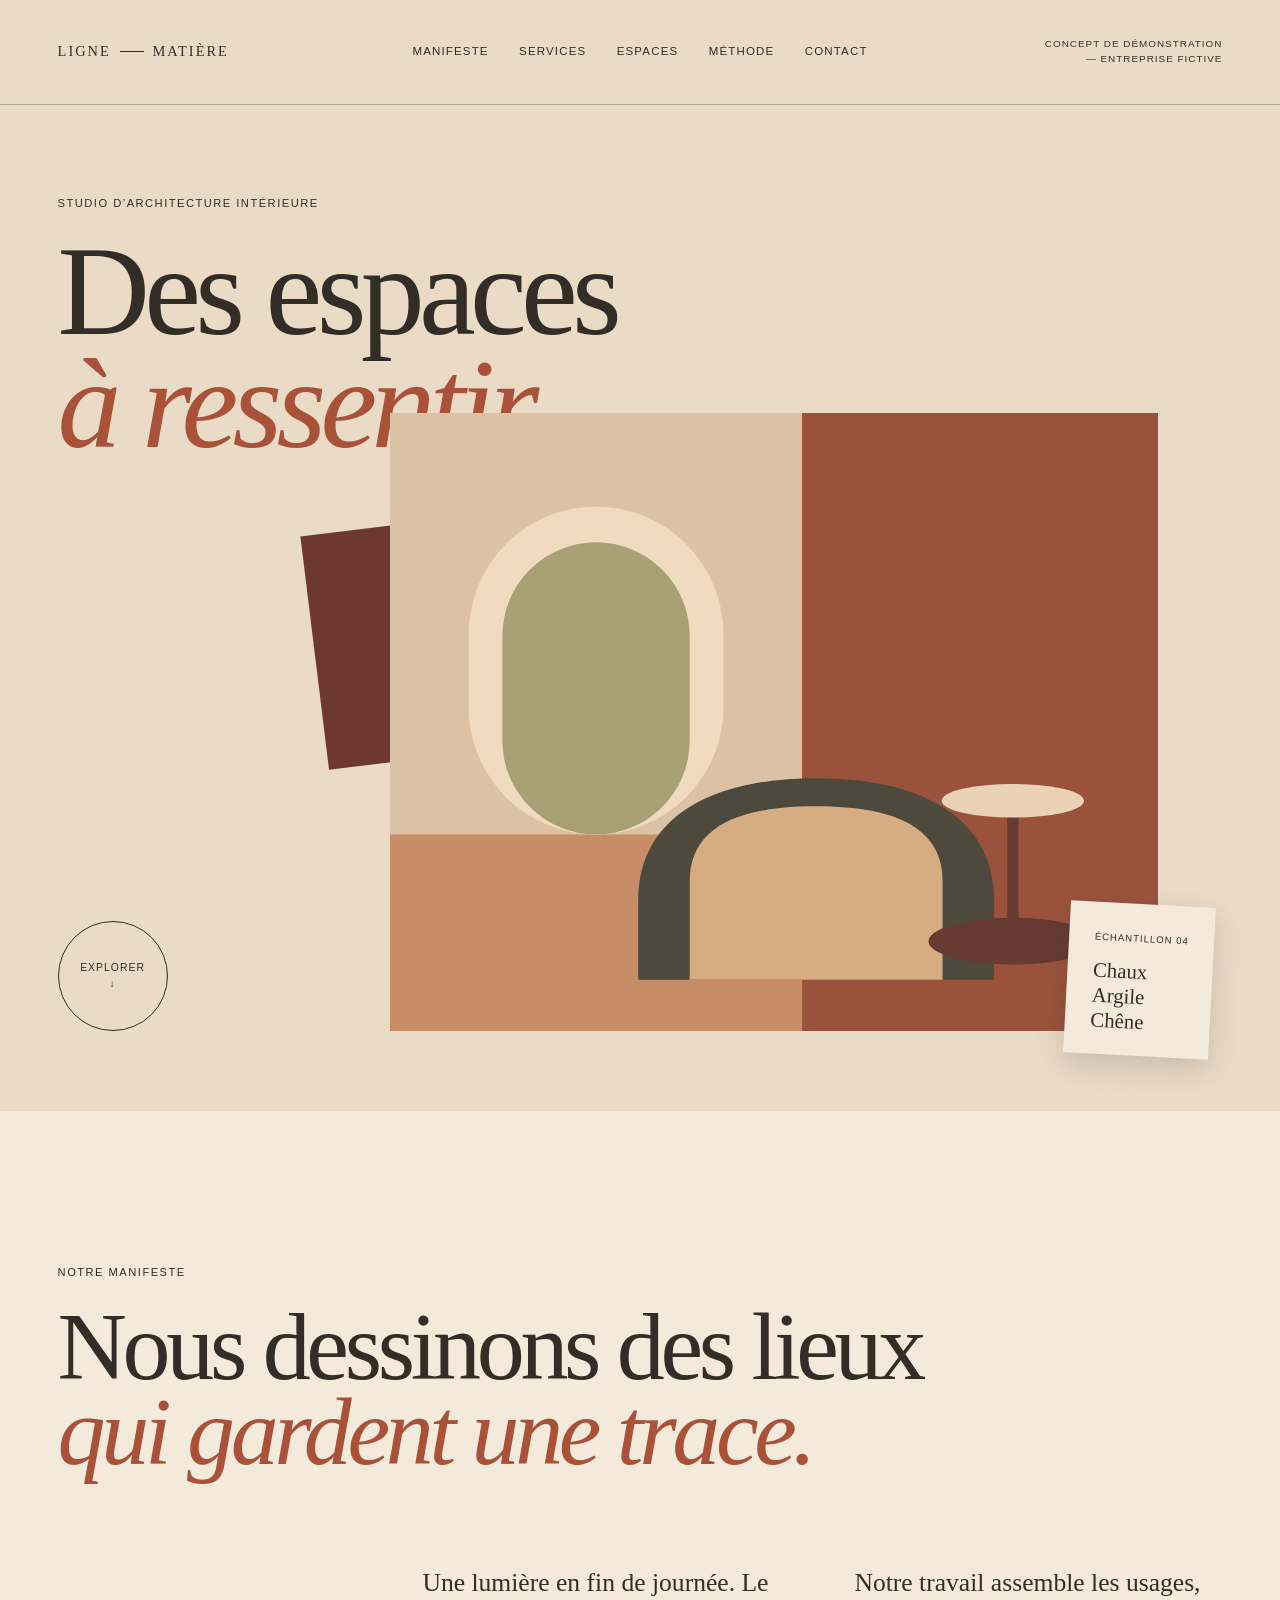
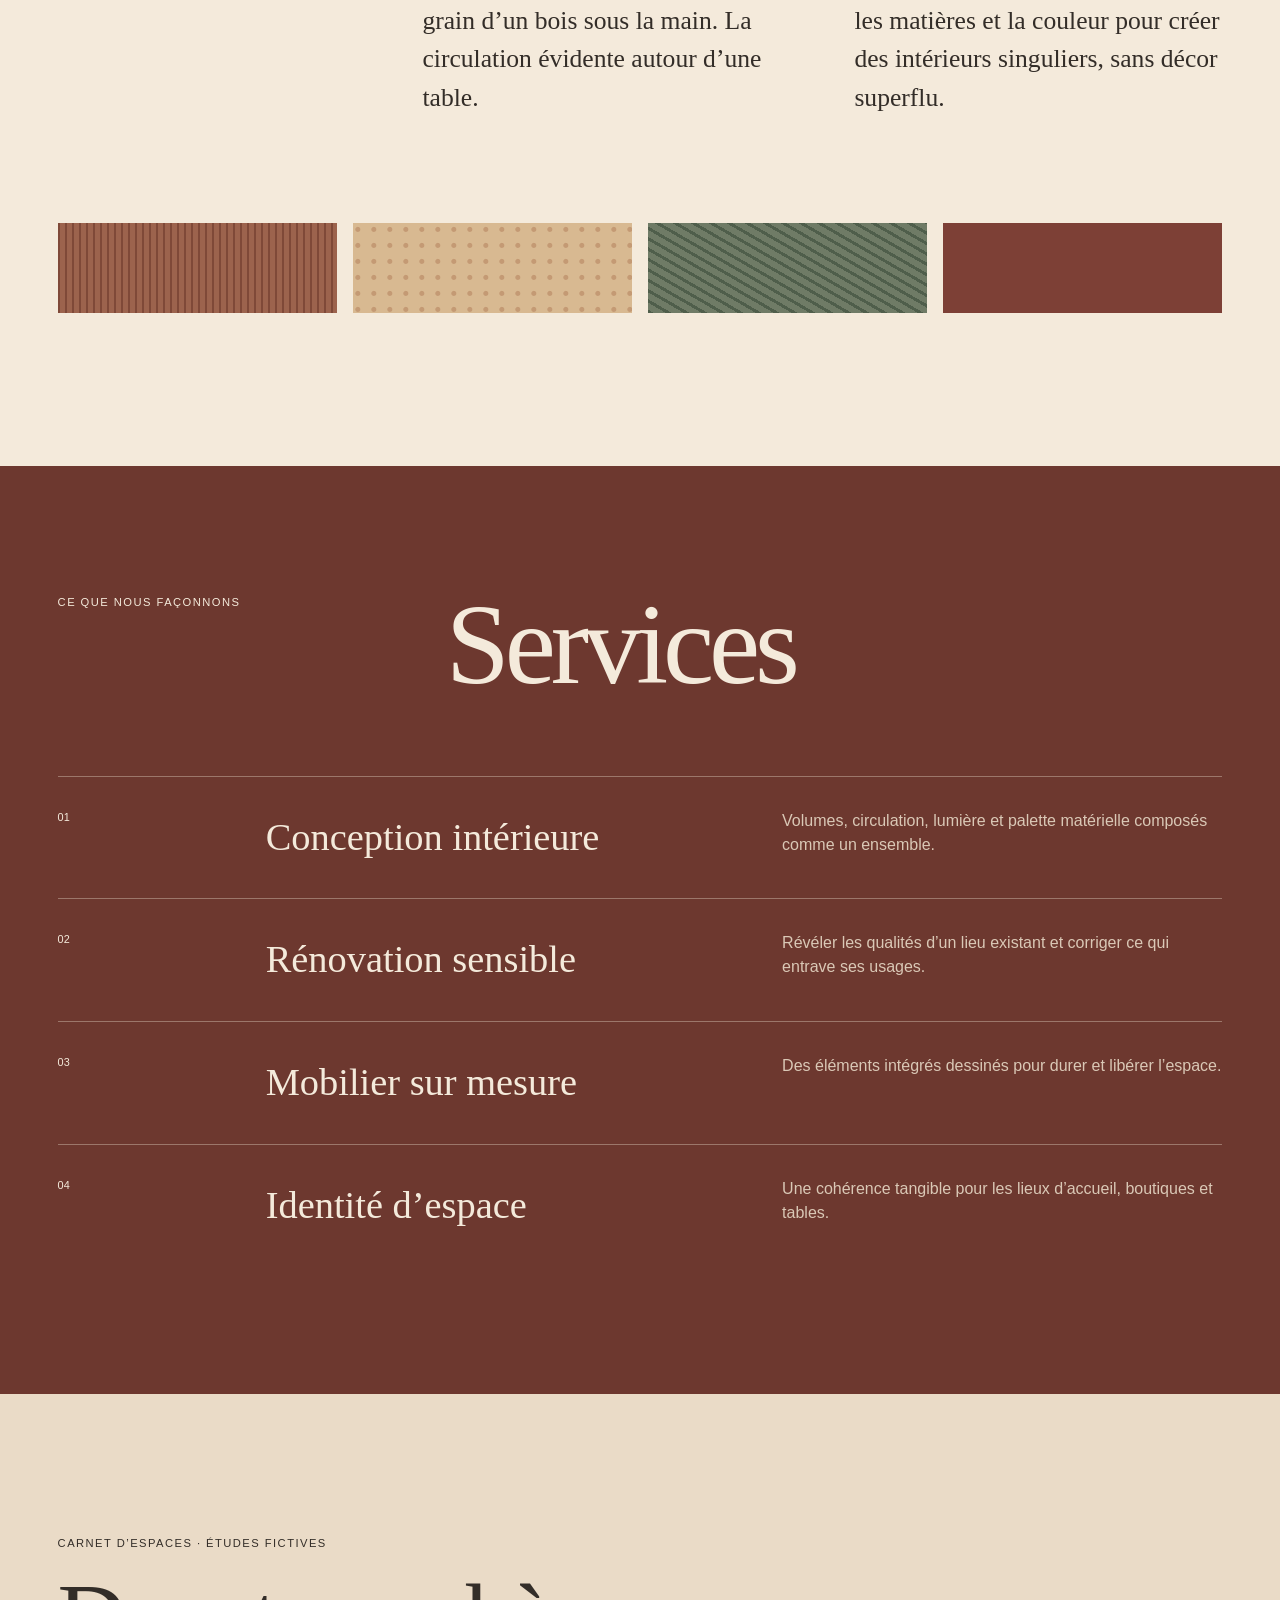
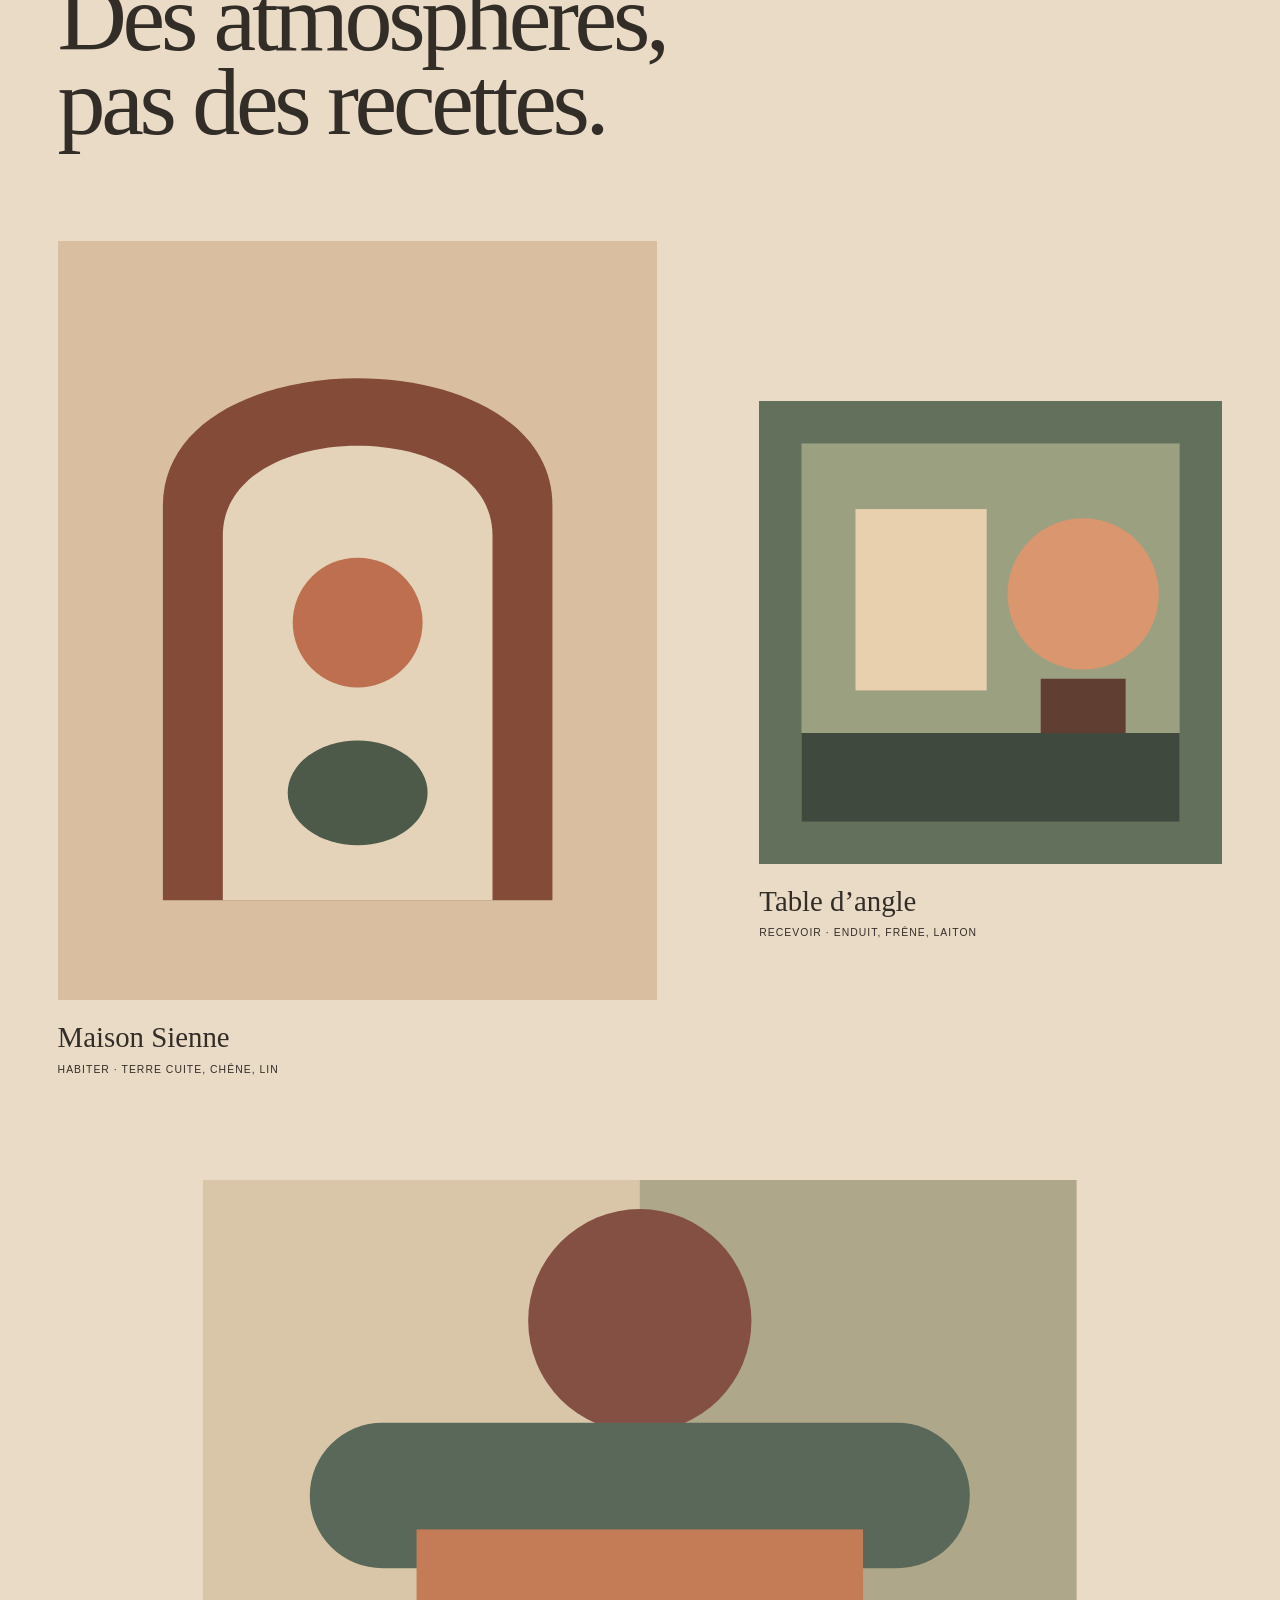
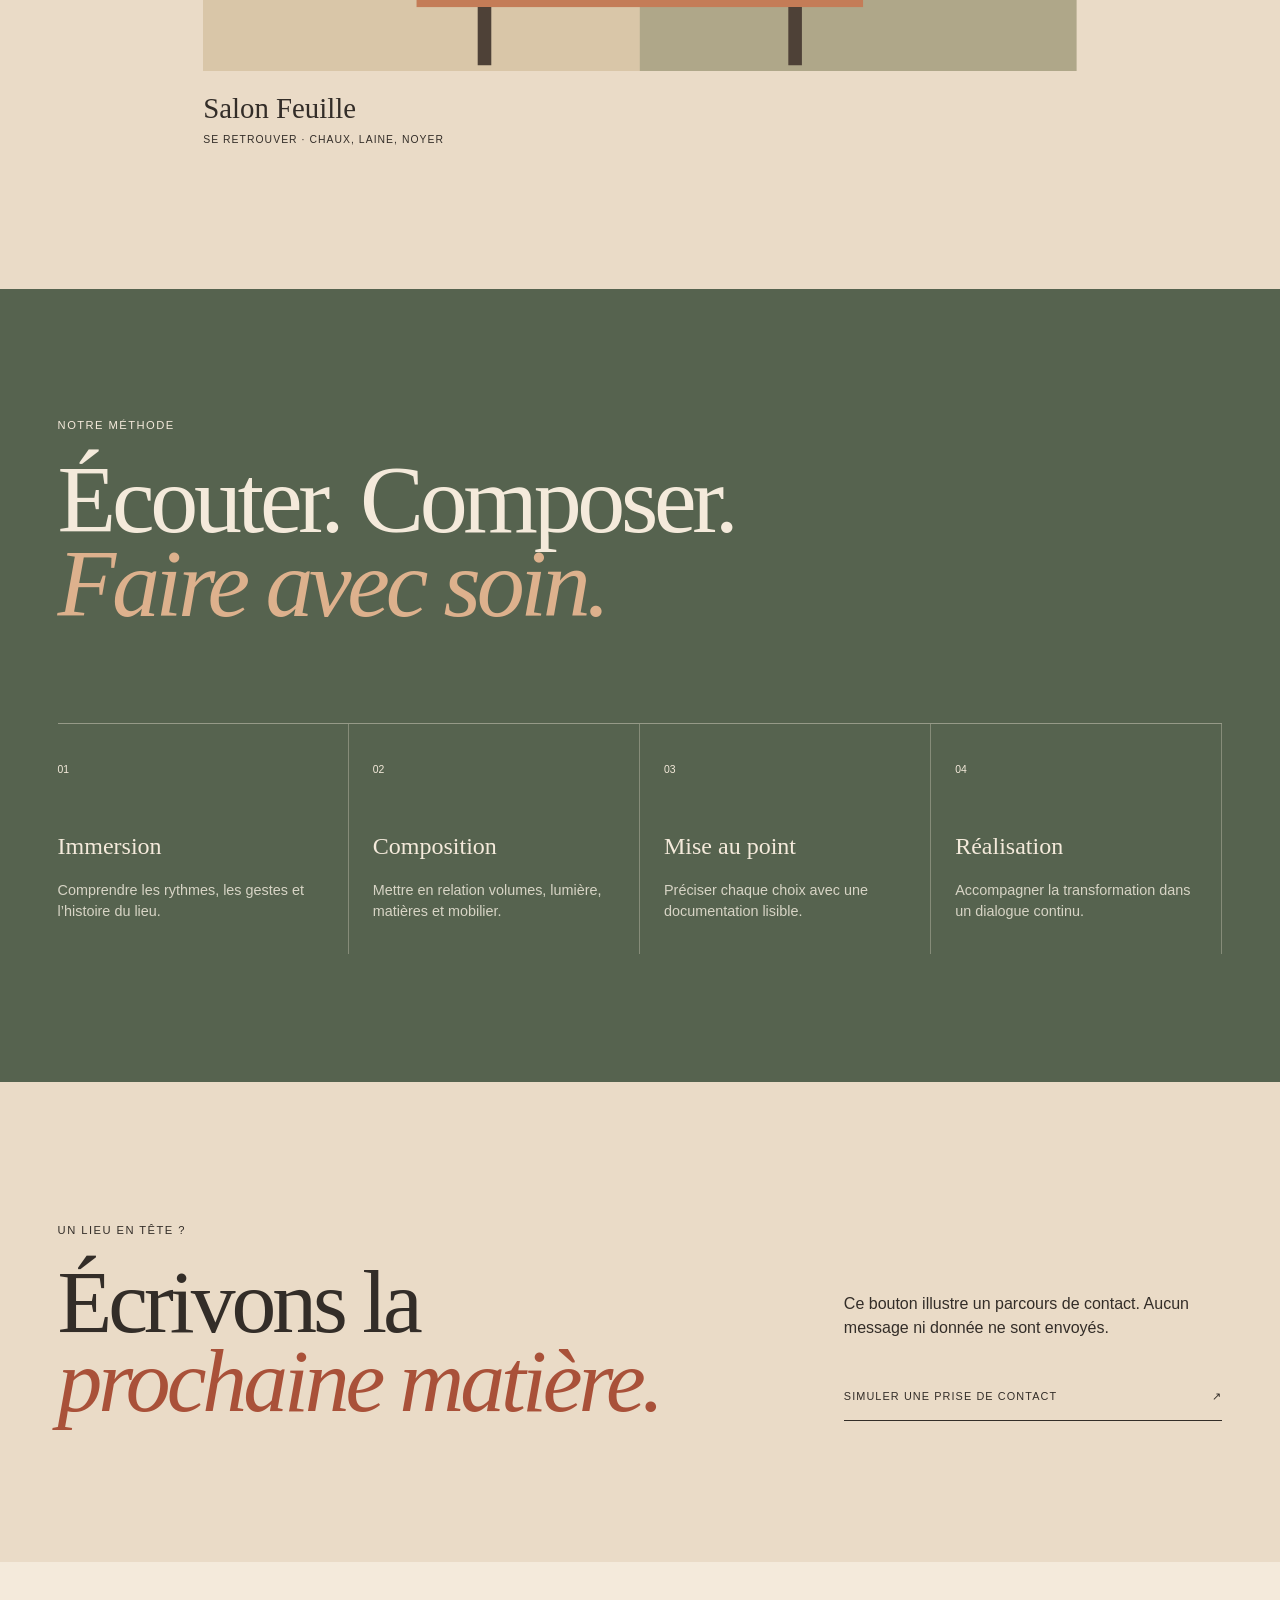
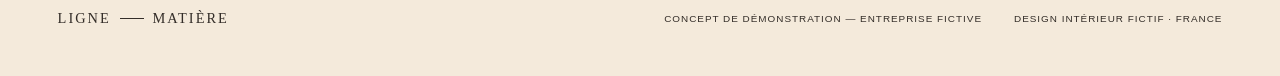
==== index.html @ c1e5c373 "feat: add fictional showcase site" ====
<!doctype html>
<html lang="fr">
<head>
  <meta charset="utf-8">
  <meta name="viewport" content="width=device-width, initial-scale=1">
  <title>LIGNE &amp; MATIÈRE — Studio d’architecture intérieure</title>
  <meta name="description" content="Concept fictif de studio de design intérieur chaleureux, dédié aux espaces, aux matières et aux usages.">
  <meta name="theme-color" content="#eadbc7">
  <link rel="icon" href="favicon.svg" type="image/svg+xml"><link rel="stylesheet" href="styles.css"><script src="script.js" defer></script>
</head>
<body>
  <a class="skip-link" href="#contenu">Aller au contenu</a>
  <header class="site-header">
    <a class="brand" href="#accueil" aria-label="Ligne et Matière, accueil"><span>LIGNE</span><i aria-hidden="true"></i><span>MATIÈRE</span></a>
    <button class="menu-toggle" type="button" aria-expanded="false" aria-controls="navigation"><span>Menu</span><b aria-hidden="true">+</b></button>
    <nav id="navigation" aria-label="Navigation principale"><a href="#manifeste">Manifeste</a><a href="#services">Services</a><a href="#espaces">Espaces</a><a href="#methode">Méthode</a><a href="#contact">Contact</a></nav>
    <p class="demo-note">Concept de démonstration — entreprise fictive</p>
  </header>
  <main id="contenu">
    <section class="hero" id="accueil" aria-labelledby="hero-title">
      <div class="hero-title"><p>Studio d’architecture intérieure</p><h1 id="hero-title"><span>Des espaces</span><em>à ressentir.</em></h1></div>
      <div class="hero-collage" aria-label="Composition abstraite de matières et d’un intérieur">
        <div class="swatch swatch-clay" aria-hidden="true"></div>
        <svg class="room" viewBox="0 0 820 660" role="img" aria-labelledby="room-title room-desc"><title id="room-title">Salon aux formes chaleureuses</title><desc id="room-desc">Illustration originale d’un intérieur aux tons terre.</desc><rect width="820" height="660" fill="#c78d67"/><path d="M0 0H440V450H0Z" fill="#dcc2a4"/><path d="M440 0H820V660H440Z" fill="#9b523c"/><rect x="84" y="100" width="272" height="350" rx="136" fill="#f0dbc1"/><rect x="120" y="138" width="200" height="312" rx="100" fill="#a9a176"/><path d="M265 520C265 439 332 390 455 390C578 390 645 439 645 520V605H265Z" fill="#4e493d"/><path d="M320 500C320 446 365 420 455 420C545 420 590 446 590 500V605H320Z" fill="#d6ad82"/><ellipse cx="665" cy="564" rx="90" ry="25" fill="#663b31"/><path d="M665 424V564" stroke="#663b31" stroke-width="12"/><ellipse cx="665" cy="414" rx="76" ry="18" fill="#ead3b5"/></svg>
        <div class="material-card"><span>Échantillon 04</span><strong>Chaux<br>Argile<br>Chêne</strong></div>
      </div>
      <a class="round-link" href="#manifeste" aria-label="Découvrir le manifeste"><span>Explorer</span><b aria-hidden="true">↓</b></a>
    </section>

    <section class="manifesto" id="manifeste" aria-labelledby="manifesto-title">
      <p class="kicker">Notre manifeste</p><h2 id="manifesto-title">Nous dessinons des lieux<br><em>qui gardent une trace.</em></h2>
      <div class="manifesto-copy"><p>Une lumière en fin de journée. Le grain d’un bois sous la main. La circulation évidente autour d’une table.</p><p>Notre travail assemble les usages, les matières et la couleur pour créer des intérieurs singuliers, sans décor superflu.</p></div>
      <div class="texture-strip" aria-hidden="true"><span></span><span></span><span></span><span></span></div>
    </section>

    <section class="services" id="services" aria-labelledby="services-title">
      <div class="section-head"><p class="kicker">Ce que nous façonnons</p><h2 id="services-title">Services</h2></div>
      <div class="service-row"><span>01</span><h3>Conception intérieure</h3><p>Volumes, circulation, lumière et palette matérielle composés comme un ensemble.</p></div>
      <div class="service-row"><span>02</span><h3>Rénovation sensible</h3><p>Révéler les qualités d’un lieu existant et corriger ce qui entrave ses usages.</p></div>
      <div class="service-row"><span>03</span><h3>Mobilier sur mesure</h3><p>Des éléments intégrés dessinés pour durer et libérer l’espace.</p></div>
      <div class="service-row"><span>04</span><h3>Identité d’espace</h3><p>Une cohérence tangible pour les lieux d’accueil, boutiques et tables.</p></div>
    </section>

    <section class="spaces" id="espaces" aria-labelledby="spaces-title">
      <p class="kicker">Carnet d’espaces · Études fictives</p><h2 id="spaces-title">Des atmosphères,<br>pas des recettes.</h2>
      <div class="space-grid">
        <article class="space-card tall"><div class="space-art arch-room" aria-hidden="true"><svg viewBox="0 0 600 760"><rect width="600" height="760" fill="#d9bf9f"/><path d="M105 660V265C105 95 495 95 495 265V660Z" fill="#834b38"/><path d="M165 660V295C165 175 435 175 435 295V660Z" fill="#e4d2b9"/><rect x="230" y="500" width="140" height="105" rx="70" fill="#4d5a49"/><circle cx="300" cy="382" r="65" fill="#bd6f4f"/></svg></div><div><h3>Maison Sienne</h3><p>Habiter · Terre cuite, chêne, lin</p></div></article>
        <article class="space-card shifted"><div class="space-art green-room" aria-hidden="true"><svg viewBox="0 0 600 600"><rect width="600" height="600" fill="#63715c"/><rect x="55" y="55" width="490" height="490" fill="#9ba080"/><path d="M55 430H545V545H55Z" fill="#3f493d"/><rect x="125" y="140" width="170" height="235" fill="#e8cfad"/><circle cx="420" cy="250" r="98" fill="#d9966f"/><path d="M365 430V360H475V430" fill="#603e32"/></svg></div><div><h3>Table d’angle</h3><p>Recevoir · Enduit, frêne, laiton</p></div></article>
        <article class="space-card wide"><div class="space-art blue-room" aria-hidden="true"><svg viewBox="0 0 900 520"><rect width="900" height="520" fill="#afa789"/><path d="M0 0H450V520H0Z" fill="#d9c6a8"/><circle cx="450" cy="145" r="115" fill="#855044"/><rect x="110" y="250" width="680" height="150" rx="75" fill="#596858"/><rect x="220" y="360" width="460" height="80" fill="#c47c57"/><path d="M290 440V500M610 440V500" stroke="#4e4137" stroke-width="14"/></svg></div><div><h3>Salon Feuille</h3><p>Se retrouver · Chaux, laine, noyer</p></div></article>
      </div>
    </section>

    <section class="method" id="methode" aria-labelledby="method-title"><p class="kicker">Notre méthode</p><h2 id="method-title">Écouter. Composer.<br><em>Faire avec soin.</em></h2><div class="method-steps"><article><b>01</b><h3>Immersion</h3><p>Comprendre les rythmes, les gestes et l’histoire du lieu.</p></article><article><b>02</b><h3>Composition</h3><p>Mettre en relation volumes, lumière, matières et mobilier.</p></article><article><b>03</b><h3>Mise au point</h3><p>Préciser chaque choix avec une documentation lisible.</p></article><article><b>04</b><h3>Réalisation</h3><p>Accompagner la transformation dans un dialogue continu.</p></article></div></section>

    <section class="contact" id="contact" aria-labelledby="contact-title"><div><p class="kicker">Un lieu en tête ?</p><h2 id="contact-title">Écrivons la<br><em>prochaine matière.</em></h2></div><div class="contact-copy"><p>Ce bouton illustre un parcours de contact. Aucun message ni donnée ne sont envoyés.</p><a href="#accueil">Simuler une prise de contact <span aria-hidden="true">↗</span></a></div></section>
  </main>
  <footer><a class="brand" href="#accueil"><span>LIGNE</span><i aria-hidden="true"></i><span>MATIÈRE</span></a><p>Concept de démonstration — entreprise fictive</p><p>Design intérieur fictif · France</p></footer>
</body>
</html>
---- styles.css ----
:root{--cream:#eadbc7;--pale:#f4eadb;--terracotta:#a95139;--wine:#6d382f;--moss:#56634f;--ink:#332d28;--line:#bd9d7e;--pad:clamp(1.2rem,4.5vw,5rem)}*{box-sizing:border-box}html{scroll-behavior:smooth}body{margin:0;background:var(--cream);color:var(--ink);font-family:Arial,"Helvetica Neue",sans-serif;line-height:1.5}a{color:inherit}svg{display:block;width:100%}.skip-link{position:fixed;left:1rem;top:1rem;z-index:99;background:var(--ink);color:var(--pale);padding:.7rem 1rem;transform:translateY(-200%)}.skip-link:focus{transform:none}.site-header{height:105px;padding:0 var(--pad);display:grid;grid-template-columns:1fr auto 1fr;align-items:center;border-bottom:1px solid rgba(51,45,40,.3);position:relative;z-index:20}.brand{display:flex;align-items:center;gap:.55rem;text-decoration:none;letter-spacing:.14em;font-family:Georgia,serif;font-size:.9rem;width:max-content}.brand i{width:24px;height:1px;background:currentColor}.site-header nav{display:flex;gap:1.7rem}.site-header nav a{text-decoration:none;font-size:.72rem;text-transform:uppercase;letter-spacing:.1em;padding:.7rem .1rem;border-bottom:1px solid transparent}.site-header nav a:hover,.site-header nav a:focus-visible{border-color:currentColor}.demo-note{justify-self:end;font-size:.62rem;text-transform:uppercase;letter-spacing:.1em;max-width:180px;text-align:right}.menu-toggle{display:none}.hero{min-height:calc(100vh - 105px);position:relative;padding:clamp(3rem,7vw,7rem) var(--pad) 5rem;overflow:hidden}.hero-title{position:relative;z-index:2}.hero-title>p,.kicker{font-size:.7rem;letter-spacing:.13em;text-transform:uppercase;margin:0 0 1.5rem}h1,h2{font-family:Georgia,"Times New Roman",serif;font-weight:400;line-height:.88;letter-spacing:-.045em;margin:0}h1{font-size:clamp(4rem,10vw,10.5rem)}h1 span,h1 em{display:block}h1 em,h2 em{font-weight:400;color:var(--terracotta)}.hero-collage{width:min(60vw,820px);margin:-3rem 5vw 0 auto;position:relative}.room{position:relative;z-index:2}.swatch{position:absolute}.swatch-clay{background:var(--wine);width:25%;height:38%;left:-10%;top:18%;transform:rotate(-7deg)}.material-card{position:absolute;z-index:3;right:-7%;bottom:-4%;background:var(--pale);padding:1.3rem 1.6rem;transform:rotate(3deg);box-shadow:0 10px 30px rgba(51,45,40,.18)}.material-card span{font-size:.6rem;text-transform:uppercase;letter-spacing:.1em}.material-card strong{display:block;font-family:Georgia,serif;font-size:1.3rem;font-weight:400;margin-top:.7rem;line-height:1.2}.round-link{position:absolute;left:var(--pad);bottom:5rem;width:110px;height:110px;border:1px solid;display:flex;flex-direction:column;align-items:center;justify-content:center;border-radius:50%;text-decoration:none;text-transform:uppercase;font-size:.65rem;letter-spacing:.1em;transition:.25s}.round-link:hover{background:var(--ink);color:var(--cream);transform:rotate(-6deg)}
.manifesto{padding:clamp(6rem,12vw,12rem) var(--pad);background:var(--pale)}.manifesto h2,.spaces h2,.method h2{font-size:clamp(3.5rem,7.5vw,8rem)}.manifesto-copy{display:grid;grid-template-columns:1fr 1fr;gap:4rem;max-width:800px;margin:4rem 0 5rem auto;font-family:Georgia,serif;font-size:clamp(1.15rem,2vw,1.65rem)}.texture-strip{height:90px;display:grid;grid-template-columns:repeat(4,1fr);gap:1rem}.texture-strip span:nth-child(1){background:repeating-linear-gradient(90deg,#7f4938 0 2px,#9c634d 2px 7px)}.texture-strip span:nth-child(2){background:radial-gradient(circle at 30% 40%,#c49a74 0 2px,transparent 3px),#d8b991;background-size:16px 16px}.texture-strip span:nth-child(3){background:repeating-linear-gradient(30deg,#4f5e4b 0 3px,#6f7b66 3px 9px)}.texture-strip span:nth-child(4){background:#7d4036}
.services{background:var(--wine);color:var(--pale);padding:clamp(5rem,10vw,10rem) var(--pad)}.section-head{display:grid;grid-template-columns:1fr 2fr;margin-bottom:5rem}.section-head h2{font-size:clamp(4rem,9vw,9rem)}.service-row{display:grid;grid-template-columns:.4fr 1.1fr 1fr;gap:2rem;padding:2rem 0;border-top:1px solid rgba(244,234,219,.35);align-items:start}.service-row>span{font-size:.68rem}.service-row h3{font-family:Georgia,serif;font-weight:400;font-size:clamp(1.6rem,3vw,2.8rem);margin:0}.service-row p{margin:0;max-width:32rem;color:#dac8b6}
.spaces{padding:clamp(6rem,11vw,11rem) var(--pad);overflow:hidden}.space-grid{display:grid;grid-template-columns:1.1fr .85fr;gap:clamp(3rem,8vw,9rem);margin-top:6rem;align-items:start}.space-card h3{font-family:Georgia,serif;font-size:1.8rem;font-weight:400;margin:1rem 0 .15rem}.space-card p{margin:0;text-transform:uppercase;font-size:.65rem;letter-spacing:.1em}.space-card.shifted{margin-top:10rem}.space-card.wide{grid-column:1/3;width:75%;margin:0 auto}.space-card.wide .space-art{aspect-ratio:16/9}.space-art{overflow:hidden}.space-art svg{transition:.7s}.space-card:hover svg{transform:scale(1.025)}
.method{padding:clamp(6rem,10vw,10rem) var(--pad);background:var(--moss);color:var(--pale)}.method h2 em{color:#ddb18d}.method-steps{display:grid;grid-template-columns:repeat(4,1fr);margin-top:6rem;border-top:1px solid rgba(244,234,219,.4)}.method-steps article{padding:2rem 1.5rem 0 0;border-right:1px solid rgba(244,234,219,.3);min-height:230px}.method-steps article:not(:first-child){padding-left:1.5rem}.method-steps b{font-size:.65rem;font-weight:400}.method-steps h3{font-family:Georgia,serif;font-size:1.5rem;font-weight:400;margin:3rem 0 1rem}.method-steps p{color:#d7d4c5;font-size:.9rem}.contact{padding:clamp(6rem,11vw,11rem) var(--pad);display:grid;grid-template-columns:1.35fr .65fr;align-items:end}.contact h2{font-size:clamp(3.5rem,7vw,7.5rem)}.contact-copy p{max-width:27rem}.contact-copy a{display:flex;justify-content:space-between;text-decoration:none;border-bottom:1px solid;padding:1rem 0;text-transform:uppercase;letter-spacing:.1em;font-size:.68rem;margin-top:2rem}footer{padding:2.5rem var(--pad);background:var(--pale);display:grid;grid-template-columns:1fr auto auto;gap:2rem;align-items:center}footer p{font-size:.62rem;text-transform:uppercase;letter-spacing:.1em}
:focus-visible{outline:3px solid #2c5546;outline-offset:4px}@media(max-width:900px){.site-header{grid-template-columns:1fr auto}.site-header .demo-note{display:block;position:absolute;left:var(--pad);bottom:.35rem;max-width:none;text-align:left;font-size:.52rem}.menu-toggle{display:flex;align-items:center;gap:.6rem;background:none;border:0;min-height:44px;font:inherit;color:inherit}.menu-toggle b{font-size:1.4rem;font-weight:400;transition:.2s}.menu-toggle[aria-expanded=true] b{transform:rotate(45deg)}.site-header nav{position:absolute;display:none;top:105px;left:0;right:0;background:var(--cream);padding:2rem var(--pad);flex-direction:column;border-bottom:1px solid}.site-header nav.open{display:flex}.site-header nav a{font-family:Georgia,serif;font-size:1.7rem;text-transform:none}.hero{min-height:auto;padding-bottom:3rem}.hero-collage{width:85vw;margin:2rem 0 0 auto}.round-link{position:relative;left:auto;bottom:auto;margin-top:3rem}.section-head{grid-template-columns:1fr}.service-row{grid-template-columns:3rem 1fr}.service-row p{grid-column:2}.method-steps{grid-template-columns:1fr 1fr}.contact{grid-template-columns:1fr;gap:3rem}footer{grid-template-columns:1fr;gap:.5rem}}@media(max-width:600px){.hero-collage{width:100%}.material-card{right:0}.manifesto-copy{grid-template-columns:1fr;gap:1rem}.texture-strip{grid-template-columns:1fr 1fr;height:170px}.space-grid{grid-template-columns:1fr;gap:3rem}.space-card.shifted{margin-top:0}.space-card.wide{grid-column:auto;width:100%}.method-steps{grid-template-columns:1fr}.method-steps article{border-right:0;border-bottom:1px solid rgba(244,234,219,.3);padding-left:0!important}.service-row{gap:1rem}}@media(prefers-reduced-motion:reduce){html{scroll-behavior:auto}*,*:before,*:after{transition-duration:.01ms!important;animation-duration:.01ms!important;animation-iteration-count:1!important}}
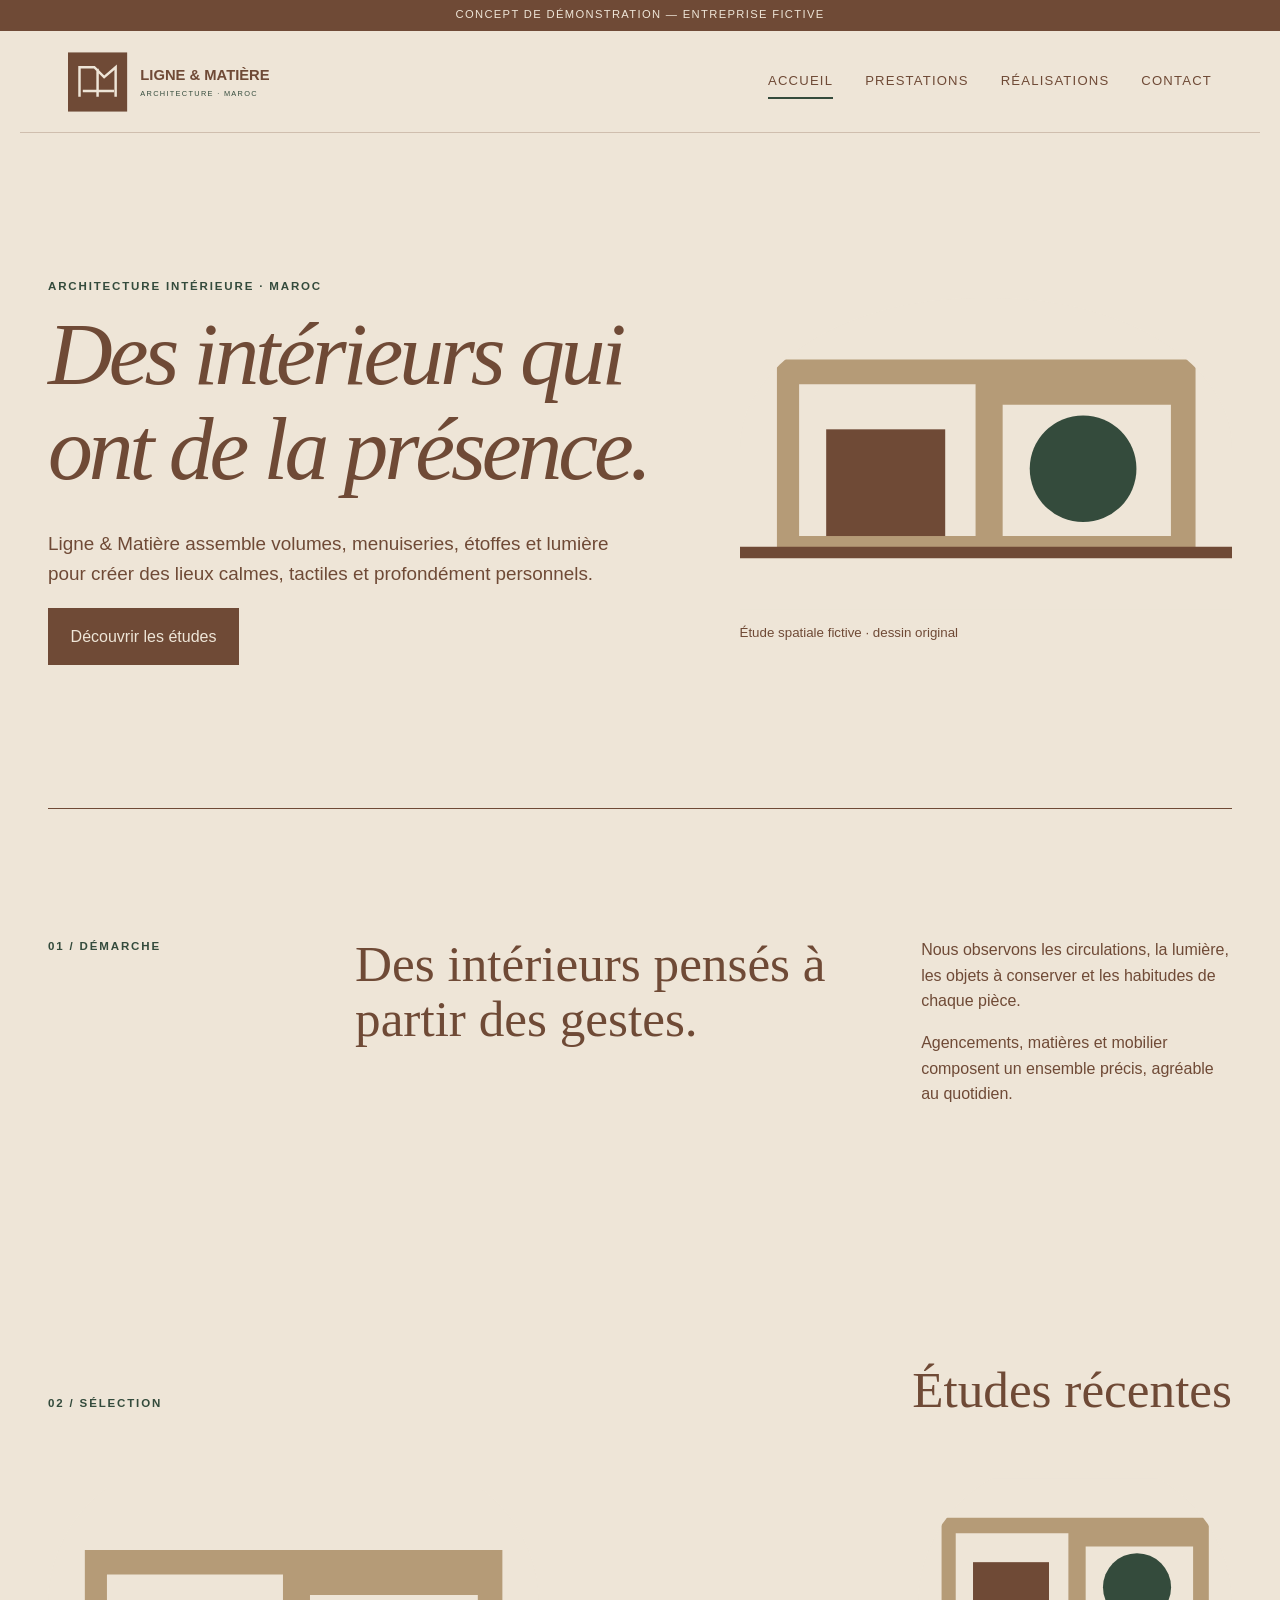
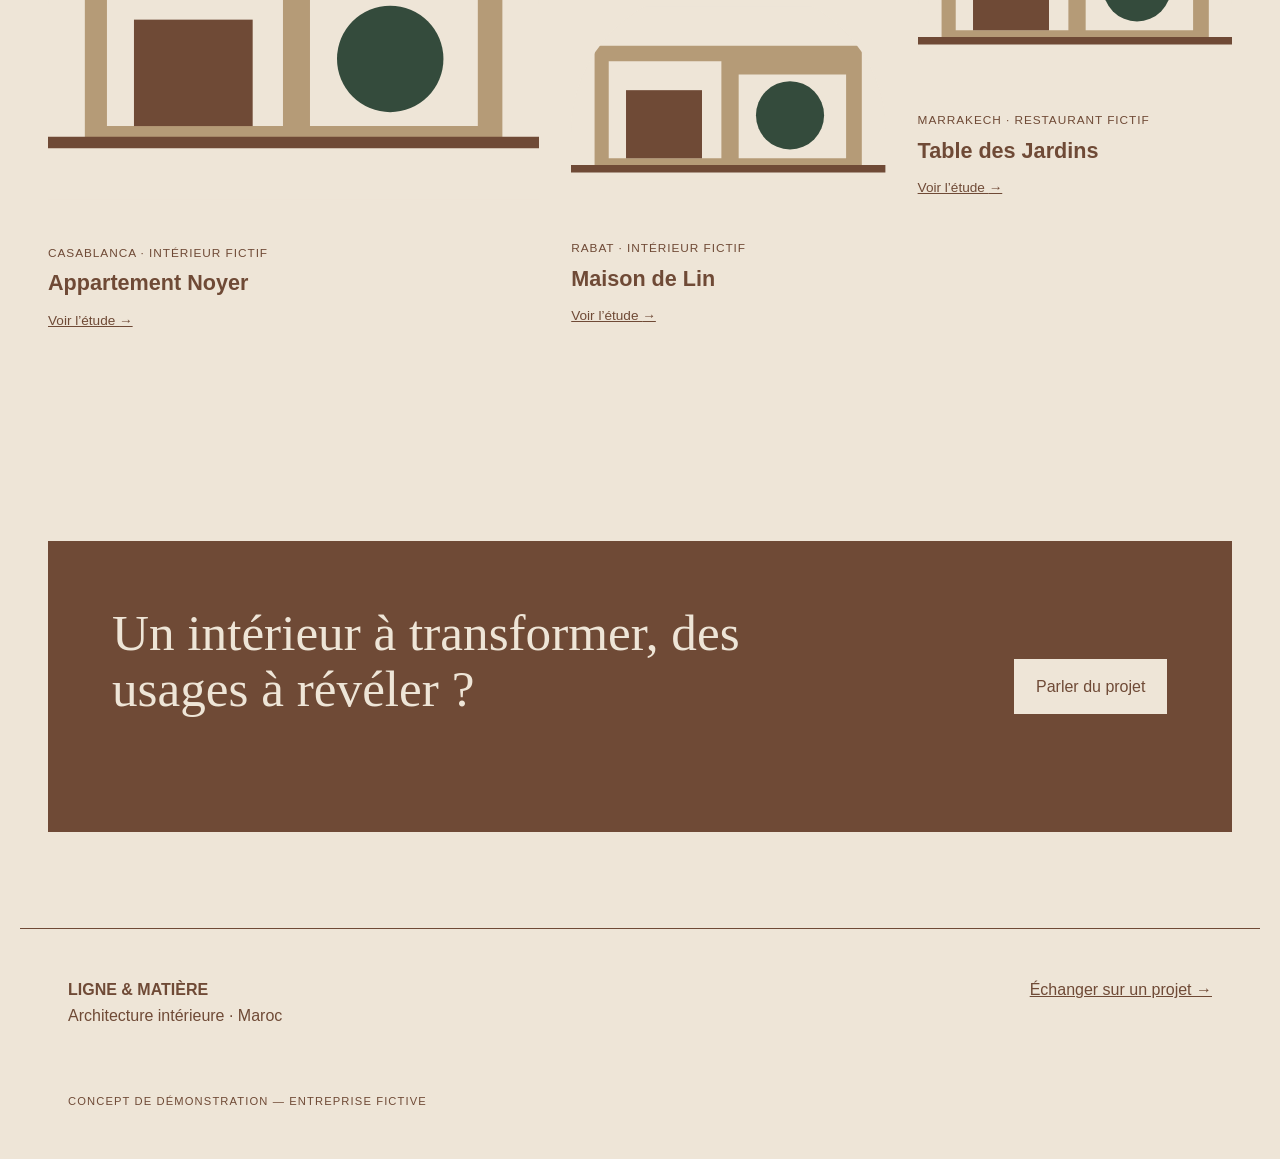
==== commit db30cc1f: "feat: publish premium multipage concept" ====
--- a/index.html
+++ b/index.html
@@ -1,59 +1 @@
-<!doctype html>
-<html lang="fr">
-<head>
-  <meta charset="utf-8">
-  <meta name="viewport" content="width=device-width, initial-scale=1">
-  <title>LIGNE &amp; MATIÈRE — Studio d’architecture intérieure</title>
-  <meta name="description" content="Concept fictif de studio de design intérieur chaleureux, dédié aux espaces, aux matières et aux usages.">
-  <meta name="theme-color" content="#eadbc7">
-  <link rel="icon" href="favicon.svg" type="image/svg+xml"><link rel="stylesheet" href="styles.css"><script src="script.js" defer></script>
-</head>
-<body>
-  <a class="skip-link" href="#contenu">Aller au contenu</a>
-  <header class="site-header">
-    <a class="brand" href="#accueil" aria-label="Ligne et Matière, accueil"><span>LIGNE</span><i aria-hidden="true"></i><span>MATIÈRE</span></a>
-    <button class="menu-toggle" type="button" aria-expanded="false" aria-controls="navigation"><span>Menu</span><b aria-hidden="true">+</b></button>
-    <nav id="navigation" aria-label="Navigation principale"><a href="#manifeste">Manifeste</a><a href="#services">Services</a><a href="#espaces">Espaces</a><a href="#methode">Méthode</a><a href="#contact">Contact</a></nav>
-    <p class="demo-note">Concept de démonstration — entreprise fictive</p>
-  </header>
-  <main id="contenu">
-    <section class="hero" id="accueil" aria-labelledby="hero-title">
-      <div class="hero-title"><p>Studio d’architecture intérieure</p><h1 id="hero-title"><span>Des espaces</span><em>à ressentir.</em></h1></div>
-      <div class="hero-collage" aria-label="Composition abstraite de matières et d’un intérieur">
-        <div class="swatch swatch-clay" aria-hidden="true"></div>
-        <svg class="room" viewBox="0 0 820 660" role="img" aria-labelledby="room-title room-desc"><title id="room-title">Salon aux formes chaleureuses</title><desc id="room-desc">Illustration originale d’un intérieur aux tons terre.</desc><rect width="820" height="660" fill="#c78d67"/><path d="M0 0H440V450H0Z" fill="#dcc2a4"/><path d="M440 0H820V660H440Z" fill="#9b523c"/><rect x="84" y="100" width="272" height="350" rx="136" fill="#f0dbc1"/><rect x="120" y="138" width="200" height="312" rx="100" fill="#a9a176"/><path d="M265 520C265 439 332 390 455 390C578 390 645 439 645 520V605H265Z" fill="#4e493d"/><path d="M320 500C320 446 365 420 455 420C545 420 590 446 590 500V605H320Z" fill="#d6ad82"/><ellipse cx="665" cy="564" rx="90" ry="25" fill="#663b31"/><path d="M665 424V564" stroke="#663b31" stroke-width="12"/><ellipse cx="665" cy="414" rx="76" ry="18" fill="#ead3b5"/></svg>
-        <div class="material-card"><span>Échantillon 04</span><strong>Chaux<br>Argile<br>Chêne</strong></div>
-      </div>
-      <a class="round-link" href="#manifeste" aria-label="Découvrir le manifeste"><span>Explorer</span><b aria-hidden="true">↓</b></a>
-    </section>
-
-    <section class="manifesto" id="manifeste" aria-labelledby="manifesto-title">
-      <p class="kicker">Notre manifeste</p><h2 id="manifesto-title">Nous dessinons des lieux<br><em>qui gardent une trace.</em></h2>
-      <div class="manifesto-copy"><p>Une lumière en fin de journée. Le grain d’un bois sous la main. La circulation évidente autour d’une table.</p><p>Notre travail assemble les usages, les matières et la couleur pour créer des intérieurs singuliers, sans décor superflu.</p></div>
-      <div class="texture-strip" aria-hidden="true"><span></span><span></span><span></span><span></span></div>
-    </section>
-
-    <section class="services" id="services" aria-labelledby="services-title">
-      <div class="section-head"><p class="kicker">Ce que nous façonnons</p><h2 id="services-title">Services</h2></div>
-      <div class="service-row"><span>01</span><h3>Conception intérieure</h3><p>Volumes, circulation, lumière et palette matérielle composés comme un ensemble.</p></div>
-      <div class="service-row"><span>02</span><h3>Rénovation sensible</h3><p>Révéler les qualités d’un lieu existant et corriger ce qui entrave ses usages.</p></div>
-      <div class="service-row"><span>03</span><h3>Mobilier sur mesure</h3><p>Des éléments intégrés dessinés pour durer et libérer l’espace.</p></div>
-      <div class="service-row"><span>04</span><h3>Identité d’espace</h3><p>Une cohérence tangible pour les lieux d’accueil, boutiques et tables.</p></div>
-    </section>
-
-    <section class="spaces" id="espaces" aria-labelledby="spaces-title">
-      <p class="kicker">Carnet d’espaces · Études fictives</p><h2 id="spaces-title">Des atmosphères,<br>pas des recettes.</h2>
-      <div class="space-grid">
-        <article class="space-card tall"><div class="space-art arch-room" aria-hidden="true"><svg viewBox="0 0 600 760"><rect width="600" height="760" fill="#d9bf9f"/><path d="M105 660V265C105 95 495 95 495 265V660Z" fill="#834b38"/><path d="M165 660V295C165 175 435 175 435 295V660Z" fill="#e4d2b9"/><rect x="230" y="500" width="140" height="105" rx="70" fill="#4d5a49"/><circle cx="300" cy="382" r="65" fill="#bd6f4f"/></svg></div><div><h3>Maison Sienne</h3><p>Habiter · Terre cuite, chêne, lin</p></div></article>
-        <article class="space-card shifted"><div class="space-art green-room" aria-hidden="true"><svg viewBox="0 0 600 600"><rect width="600" height="600" fill="#63715c"/><rect x="55" y="55" width="490" height="490" fill="#9ba080"/><path d="M55 430H545V545H55Z" fill="#3f493d"/><rect x="125" y="140" width="170" height="235" fill="#e8cfad"/><circle cx="420" cy="250" r="98" fill="#d9966f"/><path d="M365 430V360H475V430" fill="#603e32"/></svg></div><div><h3>Table d’angle</h3><p>Recevoir · Enduit, frêne, laiton</p></div></article>
-        <article class="space-card wide"><div class="space-art blue-room" aria-hidden="true"><svg viewBox="0 0 900 520"><rect width="900" height="520" fill="#afa789"/><path d="M0 0H450V520H0Z" fill="#d9c6a8"/><circle cx="450" cy="145" r="115" fill="#855044"/><rect x="110" y="250" width="680" height="150" rx="75" fill="#596858"/><rect x="220" y="360" width="460" height="80" fill="#c47c57"/><path d="M290 440V500M610 440V500" stroke="#4e4137" stroke-width="14"/></svg></div><div><h3>Salon Feuille</h3><p>Se retrouver · Chaux, laine, noyer</p></div></article>
-      </div>
-    </section>
-
-    <section class="method" id="methode" aria-labelledby="method-title"><p class="kicker">Notre méthode</p><h2 id="method-title">Écouter. Composer.<br><em>Faire avec soin.</em></h2><div class="method-steps"><article><b>01</b><h3>Immersion</h3><p>Comprendre les rythmes, les gestes et l’histoire du lieu.</p></article><article><b>02</b><h3>Composition</h3><p>Mettre en relation volumes, lumière, matières et mobilier.</p></article><article><b>03</b><h3>Mise au point</h3><p>Préciser chaque choix avec une documentation lisible.</p></article><article><b>04</b><h3>Réalisation</h3><p>Accompagner la transformation dans un dialogue continu.</p></article></div></section>
-
-    <section class="contact" id="contact" aria-labelledby="contact-title"><div><p class="kicker">Un lieu en tête ?</p><h2 id="contact-title">Écrivons la<br><em>prochaine matière.</em></h2></div><div class="contact-copy"><p>Ce bouton illustre un parcours de contact. Aucun message ni donnée ne sont envoyés.</p><a href="#accueil">Simuler une prise de contact <span aria-hidden="true">↗</span></a></div></section>
-  </main>
-  <footer><a class="brand" href="#accueil"><span>LIGNE</span><i aria-hidden="true"></i><span>MATIÈRE</span></a><p>Concept de démonstration — entreprise fictive</p><p>Design intérieur fictif · France</p></footer>
-</body>
-</html>
+<!doctype html><html lang="fr"><head><meta charset="utf-8"><meta name="viewport" content="width=device-width,initial-scale=1"><meta name="description" content="Des intérieurs chaleureux, dessinés pour durer et être vécus."><title>Accueil — LIGNE & MATIÈRE</title><link rel="icon" href="favicon.svg" type="image/svg+xml"><link rel="stylesheet" href="styles.css"><script src="script.js" defer></script></head><body class="ligne page-index"><a class="skip" href="#contenu">Aller au contenu</a><div class="demo">Concept de démonstration — entreprise fictive</div><header class="site-header"><a class="brand" href="index.html"><img src="logo.svg" alt="LIGNE & MATIÈRE"></a><button class="menu-toggle" aria-expanded="false" aria-controls="menu"><span>Menu</span></button><nav id="menu" aria-label="Navigation principale"><a href="index.html" aria-current="page">Accueil</a><a href="prestations.html">Prestations</a><a href="portfolio.html">Réalisations</a><a href="contact.html">Contact</a></nav></header><main id="contenu"><section class="hero"><div class="hero-copy"><p class="eyebrow">Architecture intérieure · Maroc</p><h1>Des intérieurs qui ont de la présence.</h1><p class="lede">Ligne & Matière assemble volumes, menuiseries, étoffes et lumière pour créer des lieux calmes, tactiles et profondément personnels.</p><a class="button" href="portfolio.html">Découvrir les études</a></div><div class="hero-art"><svg viewBox="0 0 600 380" role="img" aria-label="Vue intérieure abstraite du projet"><rect width="600" height="380" fill="#eee5d7"/><path d="M45 310V75h510v235" fill="#b59b77"/><path d="M72 290V105h215v185M320 290V130h205v160" fill="#eee5d7"/><rect x="105" y="160" width="145" height="130" fill="#6f4a36"/><circle cx="418" cy="208" r="65" fill="#344b3c"/><path d="M0 310h600" stroke="#6f4a36" stroke-width="14"/></svg><small>Étude spatiale fictive · dessin original</small></div></section><section class="manifesto"><p class="section-no">01 / Démarche</p><h2>Des intérieurs pensés à partir des gestes.</h2><div><p>Nous observons les circulations, la lumière, les objets à conserver et les habitudes de chaque pièce.</p><p>Agencements, matières et mobilier composent un ensemble précis, agréable au quotidien.</p></div></section><section class="featured"><div class="section-head"><p class="section-no">02 / Sélection</p><h2>Études récentes</h2></div><div class="project-grid"><article class="project-card"><svg viewBox="0 0 600 380" role="img" aria-label="Vue intérieure abstraite du projet"><rect width="600" height="380" fill="#eee5d7"/><path d="M45 310V75h510v235" fill="#b59b77"/><path d="M72 290V105h215v185M320 290V130h205v160" fill="#eee5d7"/><rect x="105" y="160" width="145" height="130" fill="#6f4a36"/><circle cx="418" cy="208" r="65" fill="#344b3c"/><path d="M0 310h600" stroke="#6f4a36" stroke-width="14"/></svg><p>Casablanca · intérieur fictif</p><h3>Appartement Noyer</h3><a href="portfolio.html">Voir l’étude <span aria-hidden="true">→</span></a></article><article class="project-card"><svg viewBox="0 0 600 380" role="img" aria-label="Vue intérieure abstraite du projet"><rect width="600" height="380" fill="#eee5d7"/><path d="M45 310V75h510v235" fill="#b59b77"/><path d="M72 290V105h215v185M320 290V130h205v160" fill="#eee5d7"/><rect x="105" y="160" width="145" height="130" fill="#6f4a36"/><circle cx="418" cy="208" r="65" fill="#344b3c"/><path d="M0 310h600" stroke="#6f4a36" stroke-width="14"/></svg><p>Rabat · intérieur fictif</p><h3>Maison de Lin</h3><a href="portfolio.html">Voir l’étude <span aria-hidden="true">→</span></a></article><article class="project-card"><svg viewBox="0 0 600 380" role="img" aria-label="Vue intérieure abstraite du projet"><rect width="600" height="380" fill="#eee5d7"/><path d="M45 310V75h510v235" fill="#b59b77"/><path d="M72 290V105h215v185M320 290V130h205v160" fill="#eee5d7"/><rect x="105" y="160" width="145" height="130" fill="#6f4a36"/><circle cx="418" cy="208" r="65" fill="#344b3c"/><path d="M0 310h600" stroke="#6f4a36" stroke-width="14"/></svg><p>Marrakech · restaurant fictif</p><h3>Table des Jardins</h3><a href="portfolio.html">Voir l’étude <span aria-hidden="true">→</span></a></article></div></section><section class="cta"><p>Un intérieur à transformer, des usages à révéler ?</p><a class="button" href="contact.html">Parler du projet</a></section></main><footer><div><strong>LIGNE & MATIÈRE</strong><p>Architecture intérieure · Maroc</p></div><a href="contact.html">Échanger sur un projet <span aria-hidden="true">→</span></a><p class="foot-note">Concept de démonstration — entreprise fictive</p></footer></body></html>
--- a/styles.css
+++ b/styles.css
@@ -1,6 +1,9 @@
-:root{--cream:#eadbc7;--pale:#f4eadb;--terracotta:#a95139;--wine:#6d382f;--moss:#56634f;--ink:#332d28;--line:#bd9d7e;--pad:clamp(1.2rem,4.5vw,5rem)}*{box-sizing:border-box}html{scroll-behavior:smooth}body{margin:0;background:var(--cream);color:var(--ink);font-family:Arial,"Helvetica Neue",sans-serif;line-height:1.5}a{color:inherit}svg{display:block;width:100%}.skip-link{position:fixed;left:1rem;top:1rem;z-index:99;background:var(--ink);color:var(--pale);padding:.7rem 1rem;transform:translateY(-200%)}.skip-link:focus{transform:none}.site-header{height:105px;padding:0 var(--pad);display:grid;grid-template-columns:1fr auto 1fr;align-items:center;border-bottom:1px solid rgba(51,45,40,.3);position:relative;z-index:20}.brand{display:flex;align-items:center;gap:.55rem;text-decoration:none;letter-spacing:.14em;font-family:Georgia,serif;font-size:.9rem;width:max-content}.brand i{width:24px;height:1px;background:currentColor}.site-header nav{display:flex;gap:1.7rem}.site-header nav a{text-decoration:none;font-size:.72rem;text-transform:uppercase;letter-spacing:.1em;padding:.7rem .1rem;border-bottom:1px solid transparent}.site-header nav a:hover,.site-header nav a:focus-visible{border-color:currentColor}.demo-note{justify-self:end;font-size:.62rem;text-transform:uppercase;letter-spacing:.1em;max-width:180px;text-align:right}.menu-toggle{display:none}.hero{min-height:calc(100vh - 105px);position:relative;padding:clamp(3rem,7vw,7rem) var(--pad) 5rem;overflow:hidden}.hero-title{position:relative;z-index:2}.hero-title>p,.kicker{font-size:.7rem;letter-spacing:.13em;text-transform:uppercase;margin:0 0 1.5rem}h1,h2{font-family:Georgia,"Times New Roman",serif;font-weight:400;line-height:.88;letter-spacing:-.045em;margin:0}h1{font-size:clamp(4rem,10vw,10.5rem)}h1 span,h1 em{display:block}h1 em,h2 em{font-weight:400;color:var(--terracotta)}.hero-collage{width:min(60vw,820px);margin:-3rem 5vw 0 auto;position:relative}.room{position:relative;z-index:2}.swatch{position:absolute}.swatch-clay{background:var(--wine);width:25%;height:38%;left:-10%;top:18%;transform:rotate(-7deg)}.material-card{position:absolute;z-index:3;right:-7%;bottom:-4%;background:var(--pale);padding:1.3rem 1.6rem;transform:rotate(3deg);box-shadow:0 10px 30px rgba(51,45,40,.18)}.material-card span{font-size:.6rem;text-transform:uppercase;letter-spacing:.1em}.material-card strong{display:block;font-family:Georgia,serif;font-size:1.3rem;font-weight:400;margin-top:.7rem;line-height:1.2}.round-link{position:absolute;left:var(--pad);bottom:5rem;width:110px;height:110px;border:1px solid;display:flex;flex-direction:column;align-items:center;justify-content:center;border-radius:50%;text-decoration:none;text-transform:uppercase;font-size:.65rem;letter-spacing:.1em;transition:.25s}.round-link:hover{background:var(--ink);color:var(--cream);transform:rotate(-6deg)}
-.manifesto{padding:clamp(6rem,12vw,12rem) var(--pad);background:var(--pale)}.manifesto h2,.spaces h2,.method h2{font-size:clamp(3.5rem,7.5vw,8rem)}.manifesto-copy{display:grid;grid-template-columns:1fr 1fr;gap:4rem;max-width:800px;margin:4rem 0 5rem auto;font-family:Georgia,serif;font-size:clamp(1.15rem,2vw,1.65rem)}.texture-strip{height:90px;display:grid;grid-template-columns:repeat(4,1fr);gap:1rem}.texture-strip span:nth-child(1){background:repeating-linear-gradient(90deg,#7f4938 0 2px,#9c634d 2px 7px)}.texture-strip span:nth-child(2){background:radial-gradient(circle at 30% 40%,#c49a74 0 2px,transparent 3px),#d8b991;background-size:16px 16px}.texture-strip span:nth-child(3){background:repeating-linear-gradient(30deg,#4f5e4b 0 3px,#6f7b66 3px 9px)}.texture-strip span:nth-child(4){background:#7d4036}
-.services{background:var(--wine);color:var(--pale);padding:clamp(5rem,10vw,10rem) var(--pad)}.section-head{display:grid;grid-template-columns:1fr 2fr;margin-bottom:5rem}.section-head h2{font-size:clamp(4rem,9vw,9rem)}.service-row{display:grid;grid-template-columns:.4fr 1.1fr 1fr;gap:2rem;padding:2rem 0;border-top:1px solid rgba(244,234,219,.35);align-items:start}.service-row>span{font-size:.68rem}.service-row h3{font-family:Georgia,serif;font-weight:400;font-size:clamp(1.6rem,3vw,2.8rem);margin:0}.service-row p{margin:0;max-width:32rem;color:#dac8b6}
-.spaces{padding:clamp(6rem,11vw,11rem) var(--pad);overflow:hidden}.space-grid{display:grid;grid-template-columns:1.1fr .85fr;gap:clamp(3rem,8vw,9rem);margin-top:6rem;align-items:start}.space-card h3{font-family:Georgia,serif;font-size:1.8rem;font-weight:400;margin:1rem 0 .15rem}.space-card p{margin:0;text-transform:uppercase;font-size:.65rem;letter-spacing:.1em}.space-card.shifted{margin-top:10rem}.space-card.wide{grid-column:1/3;width:75%;margin:0 auto}.space-card.wide .space-art{aspect-ratio:16/9}.space-art{overflow:hidden}.space-art svg{transition:.7s}.space-card:hover svg{transform:scale(1.025)}
-.method{padding:clamp(6rem,10vw,10rem) var(--pad);background:var(--moss);color:var(--pale)}.method h2 em{color:#ddb18d}.method-steps{display:grid;grid-template-columns:repeat(4,1fr);margin-top:6rem;border-top:1px solid rgba(244,234,219,.4)}.method-steps article{padding:2rem 1.5rem 0 0;border-right:1px solid rgba(244,234,219,.3);min-height:230px}.method-steps article:not(:first-child){padding-left:1.5rem}.method-steps b{font-size:.65rem;font-weight:400}.method-steps h3{font-family:Georgia,serif;font-size:1.5rem;font-weight:400;margin:3rem 0 1rem}.method-steps p{color:#d7d4c5;font-size:.9rem}.contact{padding:clamp(6rem,11vw,11rem) var(--pad);display:grid;grid-template-columns:1.35fr .65fr;align-items:end}.contact h2{font-size:clamp(3.5rem,7vw,7.5rem)}.contact-copy p{max-width:27rem}.contact-copy a{display:flex;justify-content:space-between;text-decoration:none;border-bottom:1px solid;padding:1rem 0;text-transform:uppercase;letter-spacing:.1em;font-size:.68rem;margin-top:2rem}footer{padding:2.5rem var(--pad);background:var(--pale);display:grid;grid-template-columns:1fr auto auto;gap:2rem;align-items:center}footer p{font-size:.62rem;text-transform:uppercase;letter-spacing:.1em}
-:focus-visible{outline:3px solid #2c5546;outline-offset:4px}@media(max-width:900px){.site-header{grid-template-columns:1fr auto}.site-header .demo-note{display:block;position:absolute;left:var(--pad);bottom:.35rem;max-width:none;text-align:left;font-size:.52rem}.menu-toggle{display:flex;align-items:center;gap:.6rem;background:none;border:0;min-height:44px;font:inherit;color:inherit}.menu-toggle b{font-size:1.4rem;font-weight:400;transition:.2s}.menu-toggle[aria-expanded=true] b{transform:rotate(45deg)}.site-header nav{position:absolute;display:none;top:105px;left:0;right:0;background:var(--cream);padding:2rem var(--pad);flex-direction:column;border-bottom:1px solid}.site-header nav.open{display:flex}.site-header nav a{font-family:Georgia,serif;font-size:1.7rem;text-transform:none}.hero{min-height:auto;padding-bottom:3rem}.hero-collage{width:85vw;margin:2rem 0 0 auto}.round-link{position:relative;left:auto;bottom:auto;margin-top:3rem}.section-head{grid-template-columns:1fr}.service-row{grid-template-columns:3rem 1fr}.service-row p{grid-column:2}.method-steps{grid-template-columns:1fr 1fr}.contact{grid-template-columns:1fr;gap:3rem}footer{grid-template-columns:1fr;gap:.5rem}}@media(max-width:600px){.hero-collage{width:100%}.material-card{right:0}.manifesto-copy{grid-template-columns:1fr;gap:1rem}.texture-strip{grid-template-columns:1fr 1fr;height:170px}.space-grid{grid-template-columns:1fr;gap:3rem}.space-card.shifted{margin-top:0}.space-card.wide{grid-column:auto;width:100%}.method-steps{grid-template-columns:1fr}.method-steps article{border-right:0;border-bottom:1px solid rgba(244,234,219,.3);padding-left:0!important}.service-row{gap:1rem}}@media(prefers-reduced-motion:reduce){html{scroll-behavior:auto}*,*:before,*:after{transition-duration:.01ms!important;animation-duration:.01ms!important;animation-iteration-count:1!important}}
+:root{--bg:#eee5d7;--ink:#6f4a36;--accent:#344b3c;--soft:#b59b77;--white:#fffdf8;--max:1240px;--serif:Georgia, "Times New Roman", serif;--sans:"Segoe UI", Arial, sans-serif}*{box-sizing:border-box}html{scroll-behavior:smooth}body{margin:0;background:var(--bg);color:var(--ink);font-family:var(--sans);line-height:1.6;overflow-x:hidden}a{color:inherit}img,svg{display:block;max-width:100%}.skip{position:fixed;left:1rem;top:-5rem;background:var(--ink);color:var(--bg);padding:.75rem 1rem;z-index:20}.skip:focus{top:1rem}.demo{text-align:center;padding:.4rem 1rem;background:var(--ink);color:var(--bg);font-size:.7rem;letter-spacing:.12em;text-transform:uppercase}.site-header{max-width:var(--max);margin:auto;display:flex;align-items:center;justify-content:space-between;padding:1.3rem 3rem;border-bottom:1px solid color-mix(in srgb,var(--ink) 25%,transparent)}.brand img{width:230px;height:60px}.site-header nav{display:flex;gap:2rem}.site-header nav a{text-decoration:none;font-size:.82rem;text-transform:uppercase;letter-spacing:.09em;padding:.4rem 0;border-bottom:2px solid transparent}.site-header nav a[aria-current=page]{border-color:var(--accent)}.menu-toggle{display:none;background:none;border:1px solid var(--ink);padding:.6rem 1rem;color:inherit}main{max-width:var(--max);margin:auto;padding:0 3rem}.hero{min-height:75vh;display:grid;grid-template-columns:1fr 1.2fr;align-items:center;gap:7vw;padding:5rem 0}.eyebrow,.section-no,.meta{text-transform:uppercase;letter-spacing:.16em;font-size:.72rem;font-weight:700;color:var(--accent)}h1,h2,h3,p{margin-top:0}h1,h2{font-family:var(--serif);font-weight:500;line-height:1.06}h1{font-size:clamp(3rem,7vw,7rem);letter-spacing:-.045em;margin:.5rem 0 2rem}h2{font-size:clamp(2rem,4vw,4.5rem)}h3{font-size:1.35rem}.lede{font-size:1.18rem;max-width:36rem}.button{display:inline-block;background:var(--ink);color:var(--bg);padding:.9rem 1.35rem;text-decoration:none;border:1px solid var(--ink);font:inherit;cursor:pointer}.button:hover{background:var(--accent);border-color:var(--accent)}.hero-art small{display:block;margin-top:.75rem}.manifesto{display:grid;grid-template-columns:1fr 2fr 1.2fr;gap:3rem;padding:8rem 0;border-top:1px solid var(--ink)}.featured,.process{padding:7rem 0}.section-head{display:flex;justify-content:space-between;align-items:baseline}.project-grid{display:grid;grid-template-columns:repeat(3,1fr);gap:2rem}.project-card svg{aspect-ratio:4/3}.project-card>p{margin:1rem 0 .2rem;font-size:.74rem;text-transform:uppercase;letter-spacing:.08em}.project-card h3{margin-bottom:.4rem}.project-card a{font-size:.85rem}.cta{margin:6rem 0;min-height:260px;background:var(--ink);color:var(--bg);display:flex;align-items:center;justify-content:space-between;padding:4rem}.cta p{font-family:var(--serif);font-size:clamp(1.8rem,4vw,3.6rem);max-width:720px;line-height:1.1}.cta .button{background:var(--bg);color:var(--ink);white-space:nowrap}.page-head{padding:7rem 0 5rem;max-width:950px}.page-head>p:last-child{font-size:1.2rem;max-width:650px}.service-list{border-top:1px solid var(--ink)}.service-list article{display:grid;grid-template-columns:120px 1fr;padding:3rem 0;border-bottom:1px solid var(--ink)}.service-list article>span{color:var(--accent);font-weight:bold}.service-list h2{font-size:clamp(2rem,4vw,4rem);margin-bottom:1rem}.service-list p{max-width:600px}.process-grid{display:grid;grid-template-columns:repeat(4,1fr);gap:1px;background:var(--ink);border:1px solid var(--ink)}.process-grid article{background:var(--bg);padding:2rem;min-height:240px}.process-grid b{color:var(--accent)}.portfolio-grid{display:grid;gap:7rem}.case{display:grid;grid-template-columns:1.35fr 1fr;gap:5vw;align-items:center}.case:nth-child(even){grid-template-columns:1fr 1.35fr}.case:nth-child(even)>svg{order:2}.case h2{margin:.5rem 0 1rem}.case dl{border-top:1px solid var(--ink);margin-top:2rem}.case dl div{display:flex;justify-content:space-between;border-bottom:1px solid color-mix(in srgb,var(--ink) 30%,transparent);padding:.6rem 0}.case dd{margin:0;text-align:right}.contact-layout{display:grid;grid-template-columns:.8fr 1.2fr;gap:8vw;padding-bottom:8rem}.contact-note{position:sticky;top:2rem;align-self:start}.contact-note h2{font-size:2.4rem}form{background:color-mix(in srgb,var(--soft) 45%,transparent);padding:3rem}.field{margin-bottom:1.6rem}label{display:block;font-weight:700;margin-bottom:.45rem}input,select,textarea{width:100%;border:1px solid var(--ink);border-radius:0;background:var(--white);padding:.9rem;font:inherit;color:var(--ink)}textarea{resize:vertical}.error{display:block;color:#8b1e1e;font-size:.85rem;min-height:1.3em}[aria-invalid=true]{border-color:#8b1e1e;outline:2px solid #8b1e1e;outline-offset:0}.status{margin-top:1.5rem;padding:1rem;border-left:5px solid var(--accent);background:var(--white)}.text-button{margin-top:1rem;background:none;border:0;text-decoration:underline;color:inherit;cursor:pointer}footer{max-width:var(--max);margin:4rem auto 0;padding:3rem;border-top:1px solid var(--ink);display:grid;grid-template-columns:1fr 1fr;gap:1rem}footer>a{text-align:right}.foot-note{grid-column:1/-1;font-size:.7rem;text-transform:uppercase;letter-spacing:.1em;margin:2rem 0 0}
+/* Identité propre à LIGNE & MATIÈRE */
+
+
+
+.ligne main{max-width:1320px}.ligne h1{font-style:italic}.ligne .hero{grid-template-columns:1.1fr .9fr}.ligne .hero-art svg{border-radius:48% 48% 0 0}.ligne .project-grid{grid-template-columns:1.25fr .8fr .8fr;align-items:start}.ligne .project-card:nth-child(2){margin-top:8rem}.ligne .project-card svg{border-radius:9rem 9rem 0 0}.ligne .case:nth-child(odd) svg{border-radius:12rem 0 0 0}
+:focus-visible{outline:3px solid var(--accent);outline-offset:4px}
+/* Mobile: a tactile, full-colour composition distinct from Atelier Nord. */
+@media(max-width:760px){.ligne .hero{grid-template-columns:minmax(0,1fr);gap:0;padding:1.5rem 0 3rem}.ligne .hero-art{order:-1;margin:0 0 -2.5rem;padding:0 1.25rem;position:relative;z-index:1}.ligne .hero-copy{background:var(--ink);color:var(--bg);margin:0 -1rem;padding:5rem 1.5rem 2.5rem}.ligne .hero-copy .eyebrow{color:#d7c4a6}.ligne .hero-copy .button{background:var(--bg);color:var(--ink);border-color:var(--bg)}.ligne h1{font-size:clamp(2.7rem,12.5vw,4rem);overflow-wrap:normal;word-break:normal;hyphens:none}}@media(max-width:760px){.site-header{padding:1rem}.brand img{width:180px}.menu-toggle{display:block}.site-header nav{display:none;position:absolute;z-index:10;left:0;right:0;top:133px;background:var(--bg);padding:1.5rem;flex-direction:column;border-bottom:2px solid var(--ink)}.site-header nav.open{display:flex}main{padding:0 1rem}.hero,.manifesto,.case,.case:nth-child(even),.contact-layout{grid-template-columns:1fr;gap:2rem}.hero{padding:3rem 0;min-height:auto}.hero-art{transform:none!important}.manifesto{padding:4rem 0}.project-grid,.ligne .project-grid,.process-grid{grid-template-columns:1fr}.project-card,.ligne .project-card{transform:none!important;margin:0!important}.section-head{display:block}.page-head{padding:4rem 0 3rem}.service-list article{grid-template-columns:48px 1fr}.case:nth-child(even)>svg{order:0}.portfolio-grid{gap:4rem}.cta{margin:4rem 0;padding:2rem;display:block}.cta .button{margin-top:1rem}.contact-note{position:static}form{padding:1.25rem}footer{padding:2rem 1rem;grid-template-columns:1fr}footer>a{text-align:left}.axe .hero{padding-left:1rem}h1{font-size:clamp(2.7rem,14vw,4.7rem);overflow-wrap:anywhere}}@media(prefers-reduced-motion:reduce){*,*::before,*::after{scroll-behavior:auto!important;transition:none!important;animation:none!important}}
